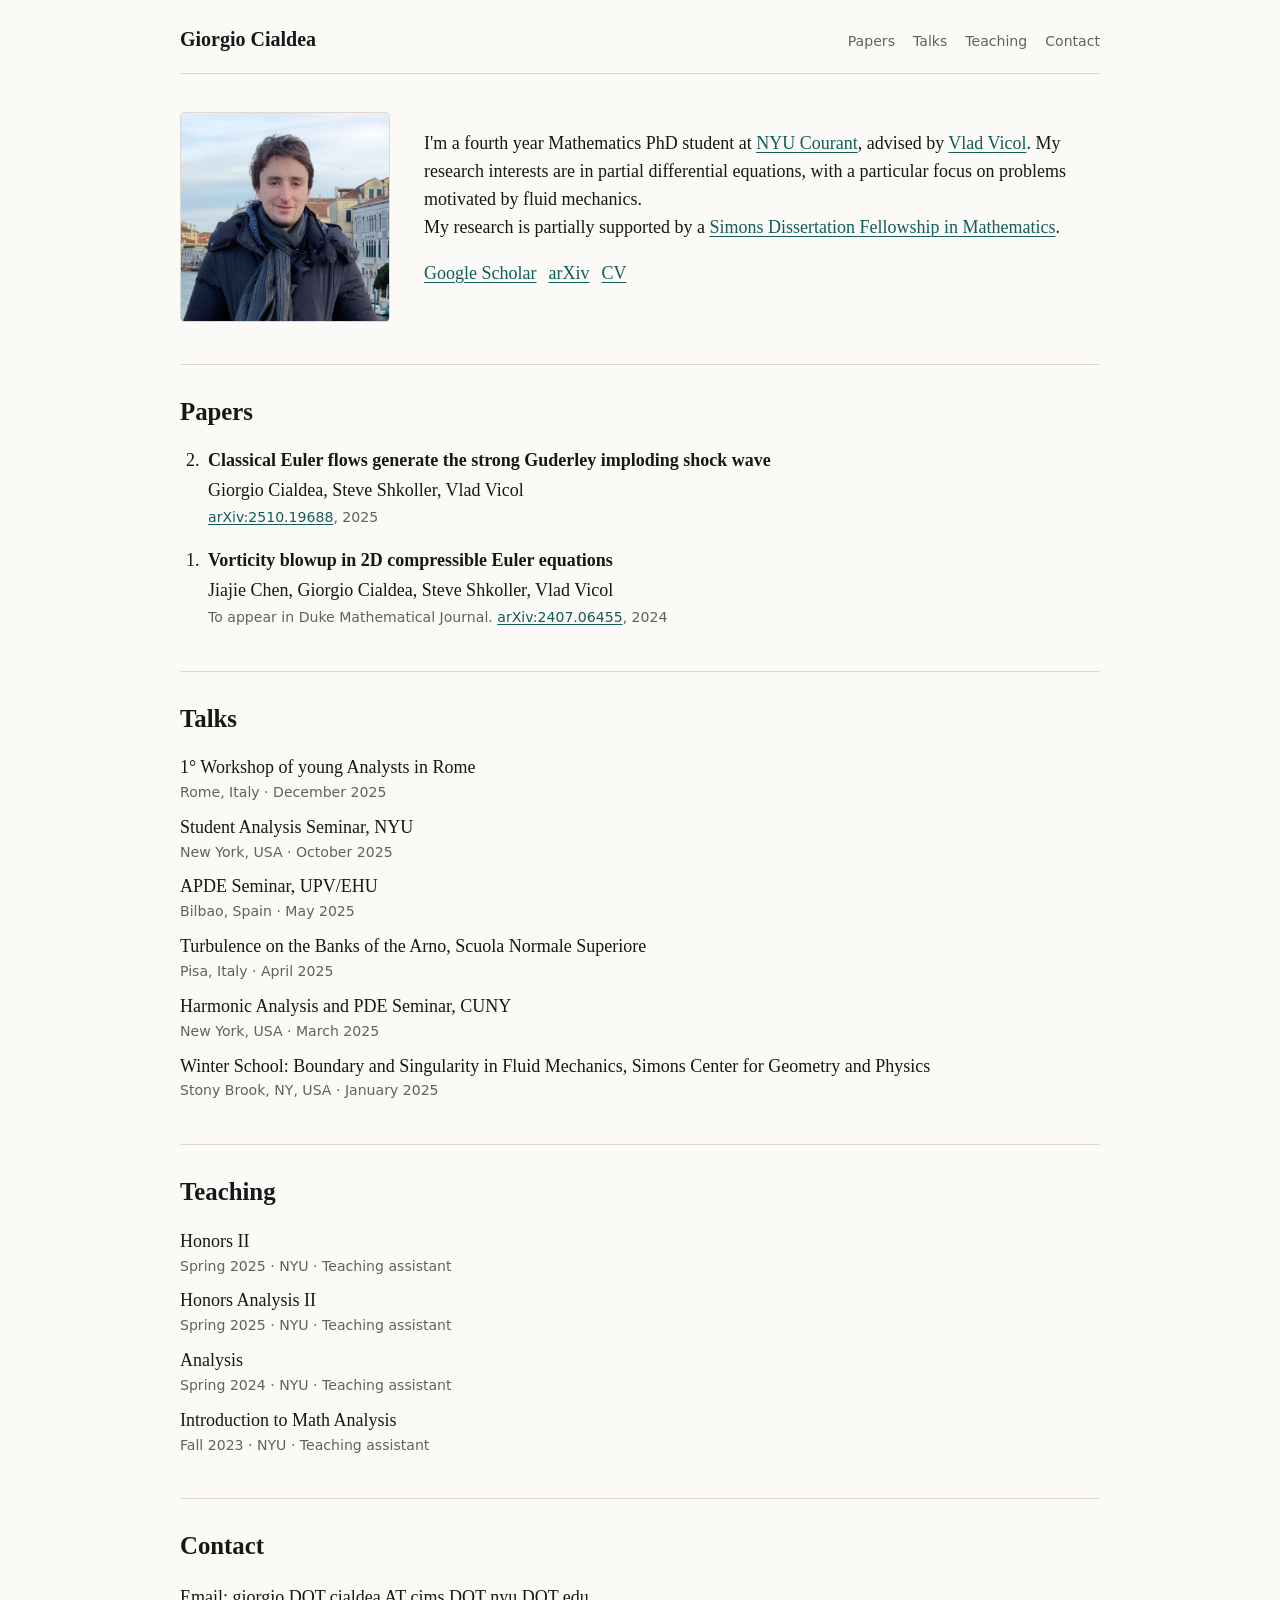
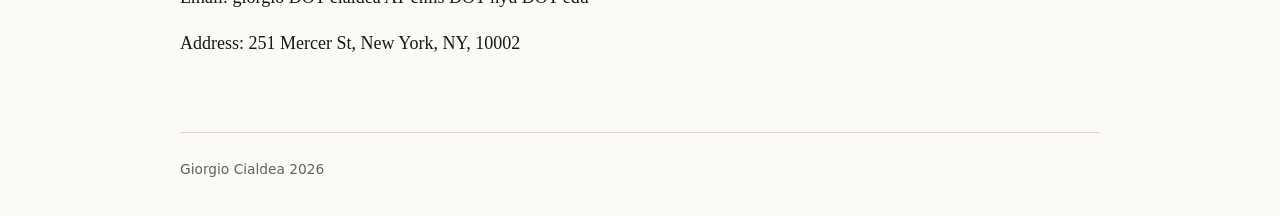
==== index.html @ 8c4d8579 "GSC2" ====
<!doctype html>
<html lang="en">
  <head>
    <meta charset="utf-8">
    <meta name="viewport" content="width=device-width, initial-scale=1">
    <meta
      name="description"
      content="Giorgio Cialdea is a mathematics PhD student at Courant institute at New York University (NYU) working on partial differential equations, fluid mechanics, and Euler equations. Papers, talks, teaching, and CV."
    >
    <title>Giorgio Cialdea | Mathematics PhD Student at NYU Courant</title>
    <link rel="canonical" href="https://giorgiocialdea.github.io/">
    <link rel="stylesheet" href="styles.css">
  </head>
  <body>
    <header class="site-header">
      <a class="name-link" href="#top">Giorgio Cialdea</a>
      <nav aria-label="Primary navigation">
        <a href="#papers">Papers</a>
        <a href="#talks">Talks</a>
        <a href="#teaching">Teaching</a>
        <a href="#contact">Contact</a>
      </nav>
    </header>

    <main id="top" class="page">
      <!-- Profile -->
      <section class="profile" aria-labelledby="name">
        <div class="profile-identity">
          <div class="portrait">
            <img src="assets/picture.png" alt="Giorgio Cialdea">
          </div>
        </div>
        <div>
          <p class="bio">
            I'm a fourth year Mathematics PhD student at
            <a href="https://cims.nyu.edu/dynamic/">NYU Courant</a>, advised by
            <a href="https://cims.nyu.edu/~vicol/">Vlad Vicol</a>. My research
            interests are in partial differential equations, with a particular
            focus on problems motivated by fluid mechanics.
            <br>
            My research is partially supported by a
            <a href="https://www.simonsfoundation.org/2025/07/23/first-class-of-simons-dissertation-fellows-in-mathematics-announced/">Simons Dissertation Fellowship in Mathematics</a>.
          </p>
          <p class="links">
            <a href="https://scholar.google.com/citations?hl=it&user=J9Cbb0MAAAAJ">Google Scholar</a>
            <a href="https://arxiv.org/search/?query=Giorgio+Cialdea&searchtype=author">arXiv</a>
            <a href="cv/cv_CIALDEA.pdf">CV</a>
          </p>
        </div>
      </section>

      <!-- Papers -->
      <section class="section" id="papers" aria-labelledby="papers-title">
        <h2 id="papers-title">Papers</h2>
        <ol class="paper-list" reversed>
          <li>
            <div class="paper-title">Classical Euler flows generate the strong Guderley imploding shock wave</div>
            <p class="paper-authors">Giorgio Cialdea, Steve Shkoller, Vlad Vicol</p>
            <p class="paper-meta">
              <a href="https://arxiv.org/abs/2510.19688">arXiv:2510.19688</a>, 2025
            </p>
          </li>
          <li>
            <div class="paper-title">Vorticity blowup in 2D compressible Euler equations</div>
            <p class="paper-authors">Jiajie Chen, Giorgio Cialdea, Steve Shkoller, Vlad Vicol</p>
            <p class="paper-meta">
              To appear in Duke Mathematical Journal. <a href="https://arxiv.org/abs/2407.06455">arXiv:2407.06455</a>, 2024
            </p>
          </li>
        </ol>
      </section>

      <!-- Talks -->
      <section class="section" id="talks" aria-labelledby="talks-title">
        <h2 id="talks-title">Talks</h2>
        <ul class="simple-list">
          <li>
            1° Workshop of young Analysts in Rome
            <div class="simple-meta">Rome, Italy · December 2025</div>
          </li>
          <li>
            Student Analysis Seminar, NYU
            <div class="simple-meta">New York, USA · October 2025</div>
          </li>
          <li>
            APDE Seminar, UPV/EHU
            <div class="simple-meta">Bilbao, Spain · May 2025</div>
          </li>
          <li>
            Turbulence on the Banks of the Arno, Scuola Normale Superiore
            <div class="simple-meta">Pisa, Italy · April 2025</div>
          </li>
          <li>
            Harmonic Analysis and PDE Seminar, CUNY
            <div class="simple-meta">New York, USA · March 2025</div>
          </li>
          <li>
            Winter School: Boundary and Singularity in Fluid Mechanics, Simons Center for Geometry and Physics
            <div class="simple-meta">Stony Brook, NY, USA · January 2025</div>
          </li>
        </ul>
      </section>

      <!-- Teaching -->
      <section class="section" id="teaching" aria-labelledby="teaching-title">
        <h2 id="teaching-title">Teaching</h2>
        <ul class="simple-list">
          <li>
            Honors II
            <div class="simple-meta">Spring 2025 · NYU · Teaching assistant</div>
          </li>
          <li>
            Honors Analysis II
            <div class="simple-meta">Spring 2025 · NYU · Teaching assistant</div>
          </li>
          <li>
            Analysis
            <div class="simple-meta">Spring 2024 · NYU · Teaching assistant</div>
          </li>
          <li>
            Introduction to Math Analysis
            <div class="simple-meta">Fall 2023 · NYU · Teaching assistant</div>
          </li>
        </ul>
      </section>

      <!-- Contact -->
      <section class="section" id="contact" aria-labelledby="contact-title">
        <h2 id="contact-title">Contact</h2>
        <p>
          Email:
          <span>giorgio DOT cialdea AT cims DOT nyu DOT edu</span>
        </p>
        <p>
          Address:
          <span>251 Mercer St, New York, NY, 10002</span>
        </p>
      </section>
    </main>

    <footer>
      <span>Giorgio Cialdea</span>
      <span>2026</span>
    </footer>
  </body>
</html>
---- styles.css ----
:root {
  color-scheme: light;
  --bg: #fbfaf7;
  --ink: #171717;
  --muted: #62615d;
  --line: #ded8ce;
  --accent: #8a3f4c;
  --link: #135d57;
  --soft: #f1ece3;
  --max: 920px;
}

* {
  box-sizing: border-box;
}

html {
  scroll-behavior: smooth;
}

body {
  margin: 0;
  background: var(--bg);
  color: var(--ink);
  font-family: Georgia, Cambria, "Times New Roman", Times, serif;
  font-size: 18px;
  line-height: 1.55;
}

a {
  color: var(--link);
  text-decoration-thickness: 1px;
  text-underline-offset: 0.16em;
}

a:hover {
  color: var(--accent);
}

.site-header {
  display: flex;
  align-items: baseline;
  justify-content: space-between;
  gap: 20px;
  width: min(var(--max), calc(100% - 32px));
  margin: 0 auto;
  padding: 24px 0 18px;
  border-bottom: 1px solid var(--line);
}

.name-link {
  color: var(--ink);
  font-size: 1.25rem;
  font-weight: 700;
  text-decoration: none;
}

nav {
  display: flex;
  flex-wrap: wrap;
  justify-content: flex-end;
  gap: 8px 18px;
  font-family: ui-sans-serif, system-ui, -apple-system, BlinkMacSystemFont, "Segoe UI", sans-serif;
  font-size: 0.88rem;
}

nav a {
  color: var(--muted);
  text-decoration: none;
}

nav a:hover {
  color: var(--ink);
}

.page {
  width: min(var(--max), calc(100% - 32px));
  margin: 0 auto;
  padding: 38px 0 56px;
}

.profile {
  display: grid;
  grid-template-columns: 210px minmax(0, 1fr);
  gap: 34px;
  align-items: start;
}

.profile-identity {
  display: grid;
}

.portrait {
  display: grid;
  place-items: center;
  width: 210px;
  aspect-ratio: 1;
  border: 1px solid var(--line);
  border-radius: 4px;
  overflow: hidden;
}

.portrait img {
  width: 100%;
  height: 100%;
  object-fit: cover;
  display: block;
}

h1,
h2,
h3,
p {
  overflow-wrap: anywhere;
}

h1 {
  margin: 0;
  font-size: clamp(1.9rem, 4vw, 2.45rem);
  line-height: 1.06;
  letter-spacing: 0;
}

h2 {
  margin: 0 0 16px;
  font-size: 1.55rem;
  letter-spacing: 0;
}

.position,
.meta-line {
  margin: 0;
  color: var(--muted);
}

.bio {
  max-width: 680px;
  margin: 18px 0 0;
}

.links {
  display: flex;
  flex-wrap: wrap;
  gap: 0 12px;
  margin: 18px 0 0;
}

.links a::after {
  content: "";
}

.section {
  margin-top: 42px;
  padding-top: 28px;
  border-top: 1px solid var(--line);
}

.paper-list,
.simple-list {
  padding: 0;
  margin: 0;
  list-style: none;
}

.paper-list {
  list-style: decimal;
}

.paper-meta,
.simple-meta {
  color: var(--muted);
  font-family: ui-sans-serif, system-ui, -apple-system, BlinkMacSystemFont, "Segoe UI", sans-serif;
  font-size: 0.88rem;
}

.paper-meta a {
  color: var(--link);
  text-decoration: underline;
}

.paper-list li {
  margin: 15px 0 18px;
  margin-left: 1.5rem;
  padding-left: 0.25rem;
}

.paper-title {
  font-weight: 700;
}

.paper-authors,
.paper-meta {
  margin: 2px 0 0;
}

.paper-links {
  display: flex;
  flex-wrap: wrap;
  gap: 0 10px;
  margin-top: 3px;
  font-family: ui-sans-serif, system-ui, -apple-system, BlinkMacSystemFont, "Segoe UI", sans-serif;
  font-size: 0.88rem;
}

.simple-list li {
  margin: 10px 0;
}

.section-note {
  margin: 0 0 14px;
  color: var(--muted);
}

footer {
  width: min(var(--max), calc(100% - 32px));
  margin: 0 auto;
  padding: 26px 0 36px;
  border-top: 1px solid var(--line);
  color: var(--muted);
  font-family: ui-sans-serif, system-ui, -apple-system, BlinkMacSystemFont, "Segoe UI", sans-serif;
  font-size: 0.86rem;
}

@media (max-width: 700px) {
  body {
    font-size: 17px;
  }

  .site-header,
  .profile {
    display: block;
  }

  nav {
    justify-content: flex-start;
    margin-top: 12px;
  }

  .portrait {
    width: min(210px, 72vw);
  }

  .profile-identity {
    margin-bottom: 24px;
  }

}
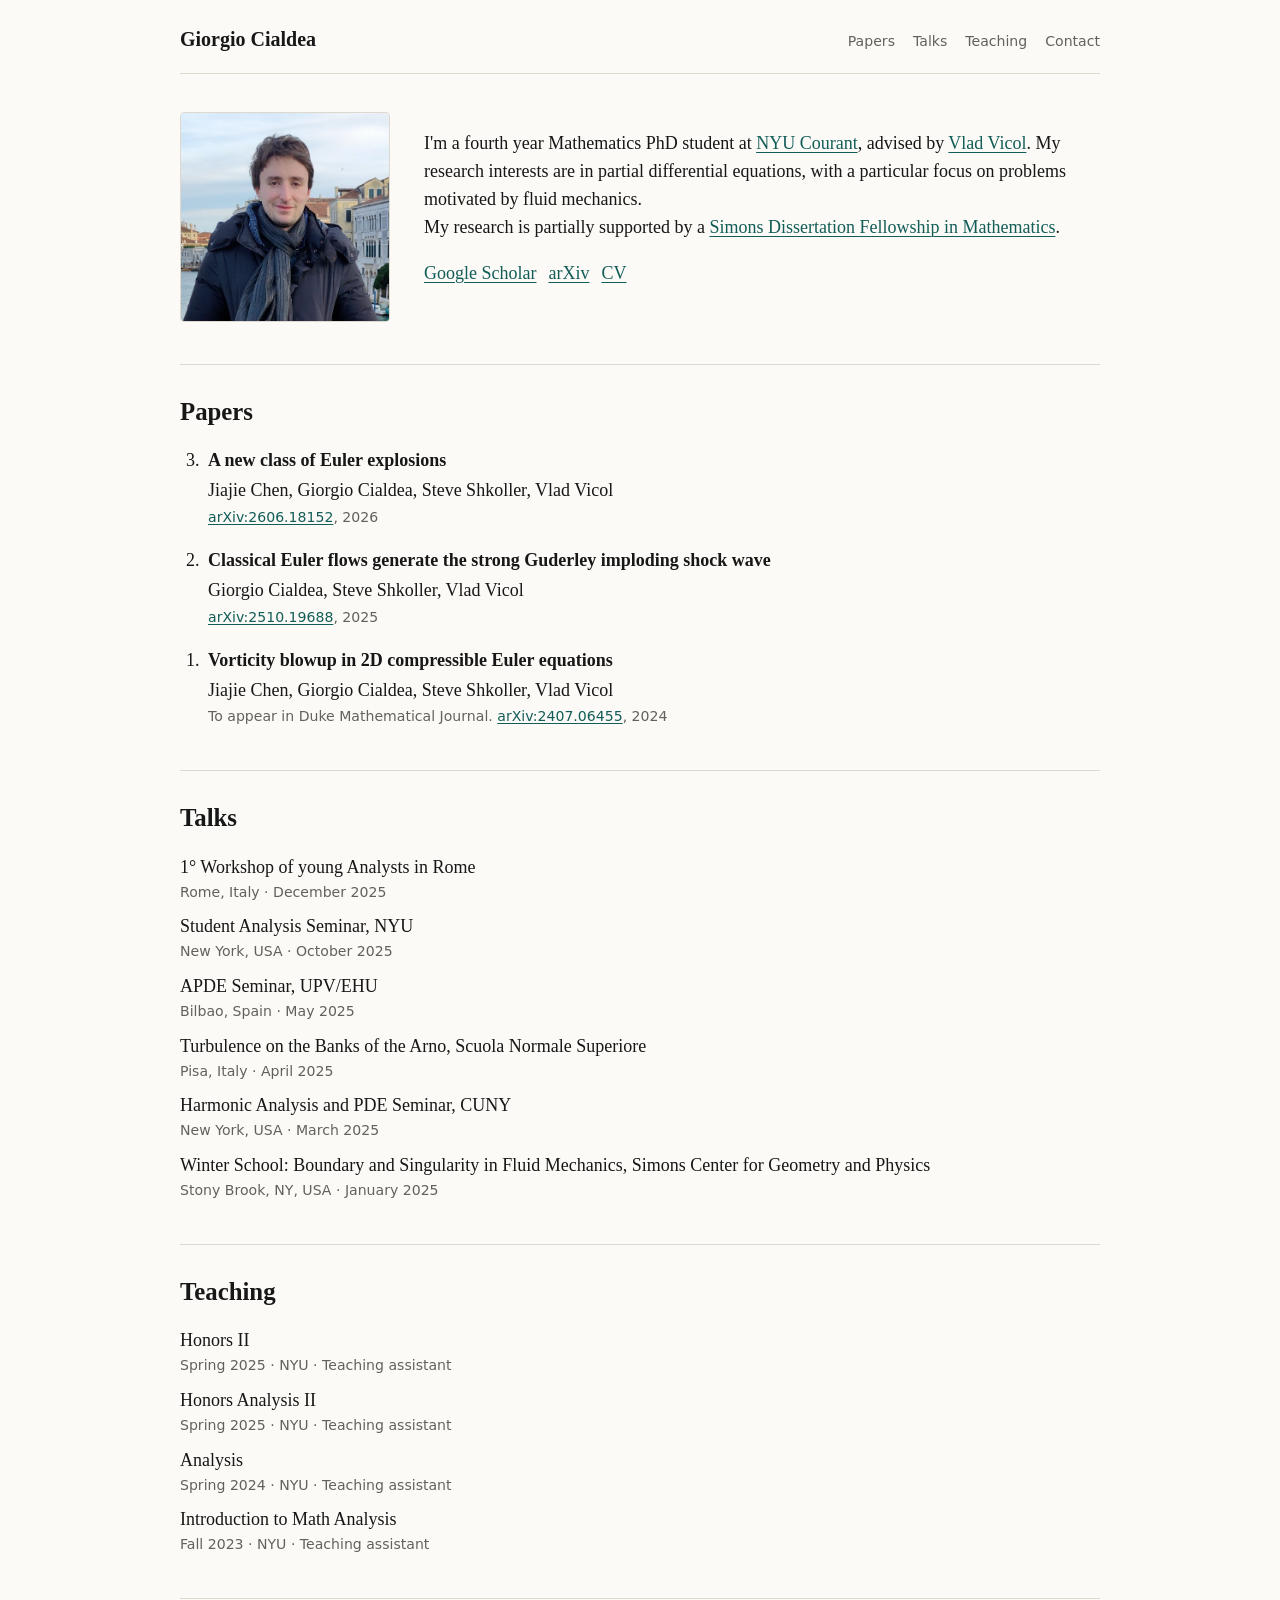
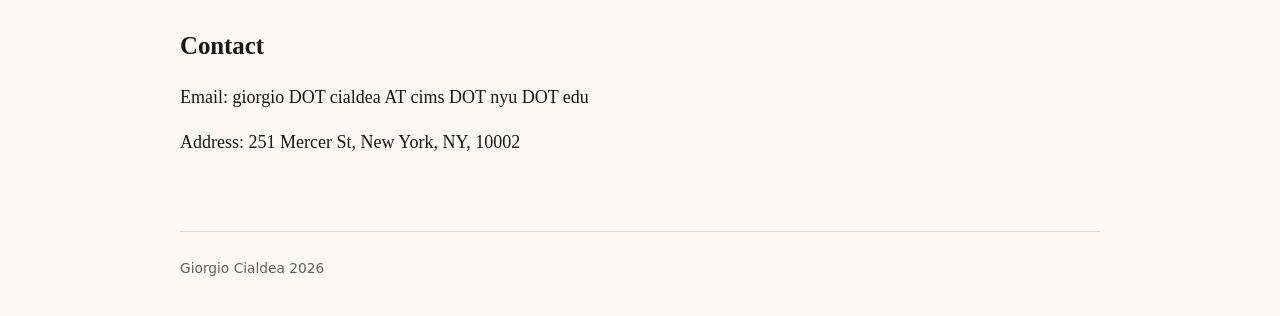
==== commit 0dc377dd: "6.16.26" ====
--- a/index.html
+++ b/index.html
@@ -53,6 +53,13 @@
       <section class="section" id="papers" aria-labelledby="papers-title">
         <h2 id="papers-title">Papers</h2>
         <ol class="paper-list" reversed>
+          <li>
+            <div class="paper-title">A new class of Euler explosions</div>
+            <p class="paper-authors">Jiajie Chen, Giorgio Cialdea, Steve Shkoller, Vlad Vicol</p>
+            <p class="paper-meta">
+              <a href="https://arxiv.org/abs/2606.18152">arXiv:2606.18152</a>, 2026
+            </p>
+          </li>
           <li>
             <div class="paper-title">Classical Euler flows generate the strong Guderley imploding shock wave</div>
             <p class="paper-authors">Giorgio Cialdea, Steve Shkoller, Vlad Vicol</p>
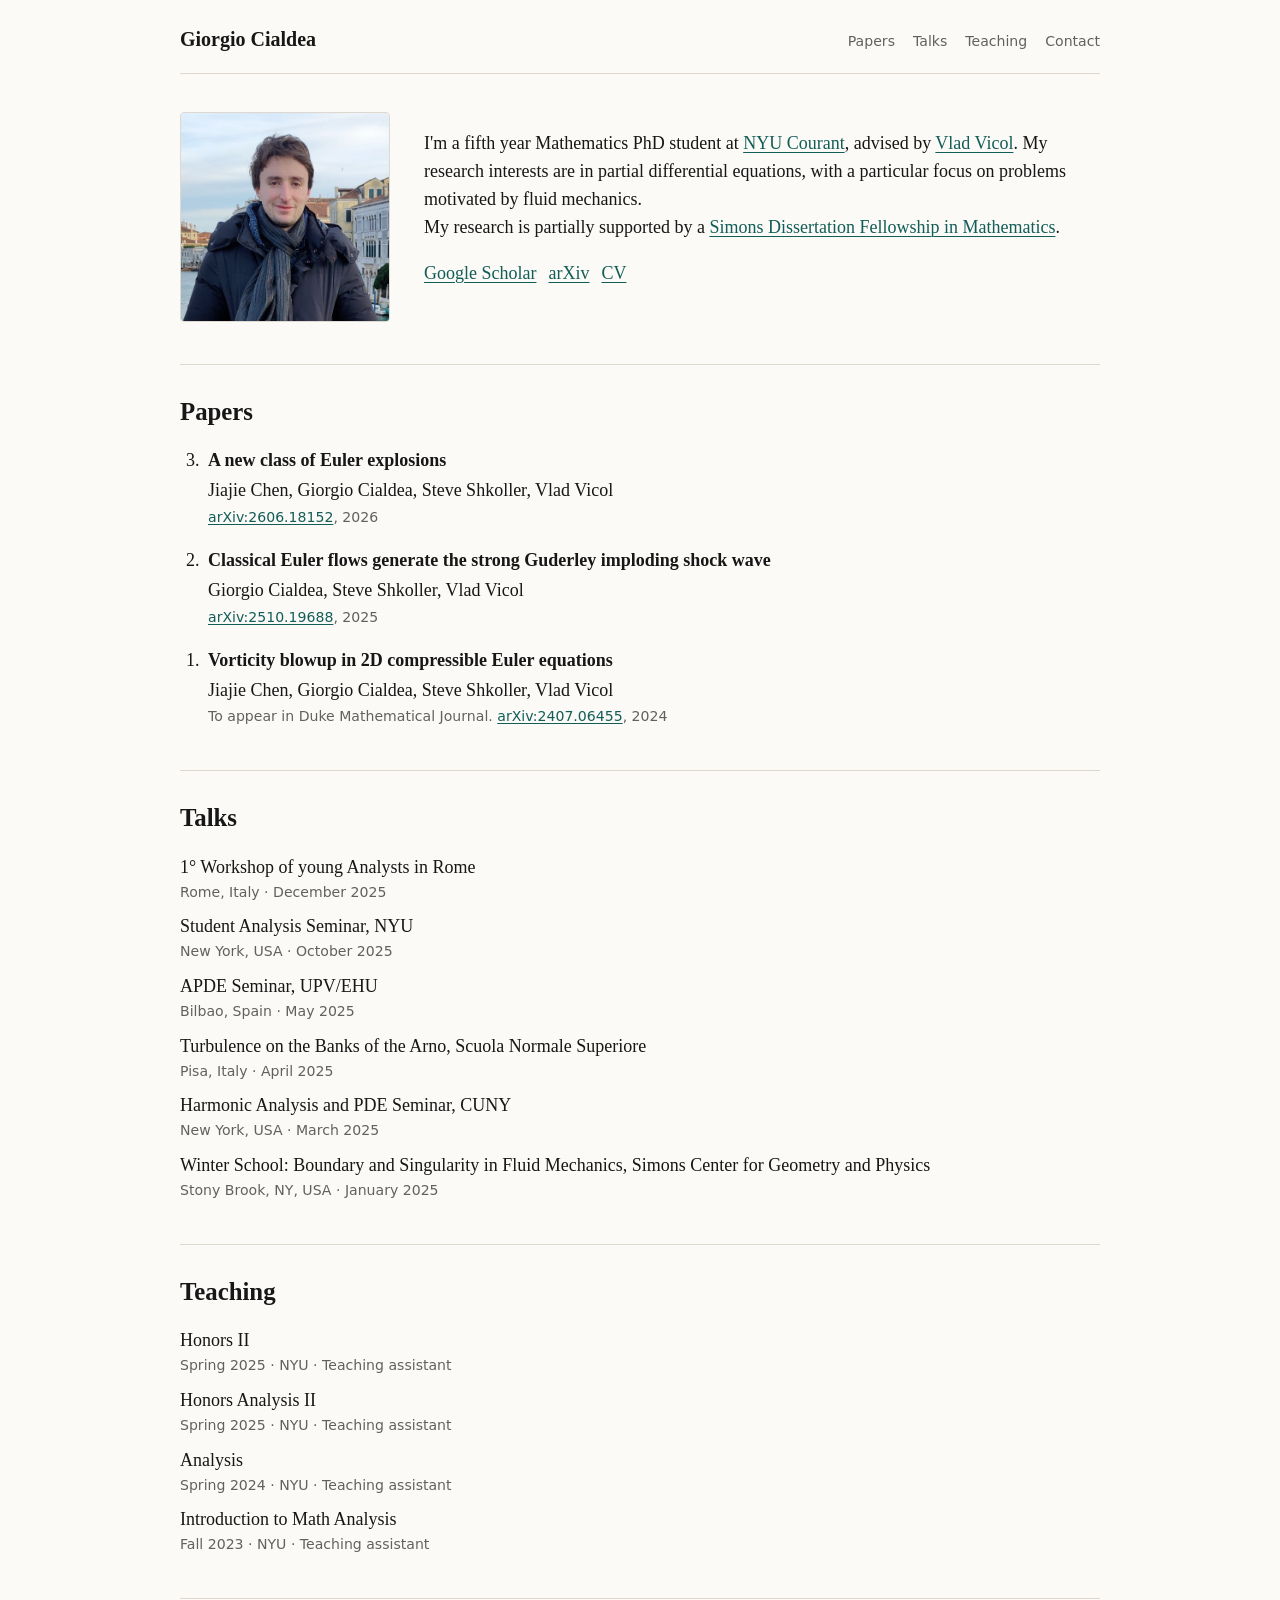
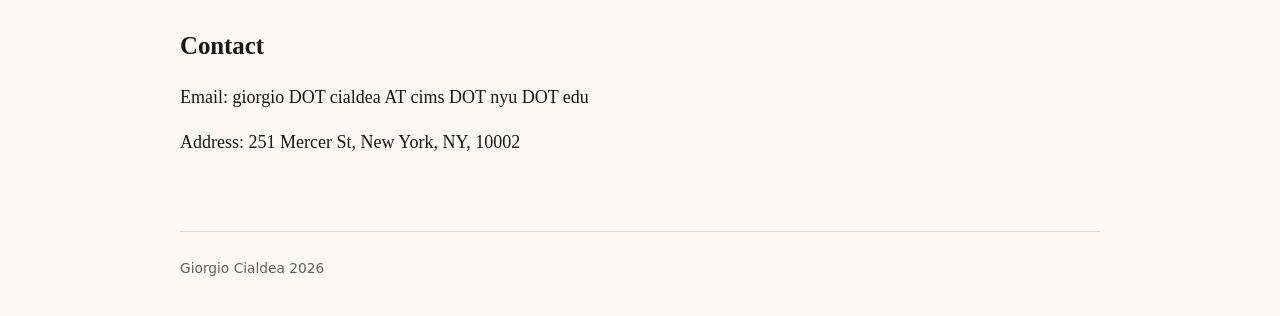
==== commit bb48fc4c: "5th year" ====
--- a/index.html
+++ b/index.html
@@ -32,7 +32,7 @@
         </div>
         <div>
           <p class="bio">
-            I'm a fourth year Mathematics PhD student at
+            I'm a fifth year Mathematics PhD student at
             <a href="https://cims.nyu.edu/dynamic/">NYU Courant</a>, advised by
             <a href="https://cims.nyu.edu/~vicol/">Vlad Vicol</a>. My research
             interests are in partial differential equations, with a particular
@@ -149,5 +149,7 @@
       <span>Giorgio Cialdea</span>
       <span>2026</span>
     </footer>
+    <script data-goatcounter="https://giorgio31.goatcounter.com/count"
+            async src="//gc.zgo.at/count.js"></script>
   </body>
 </html>
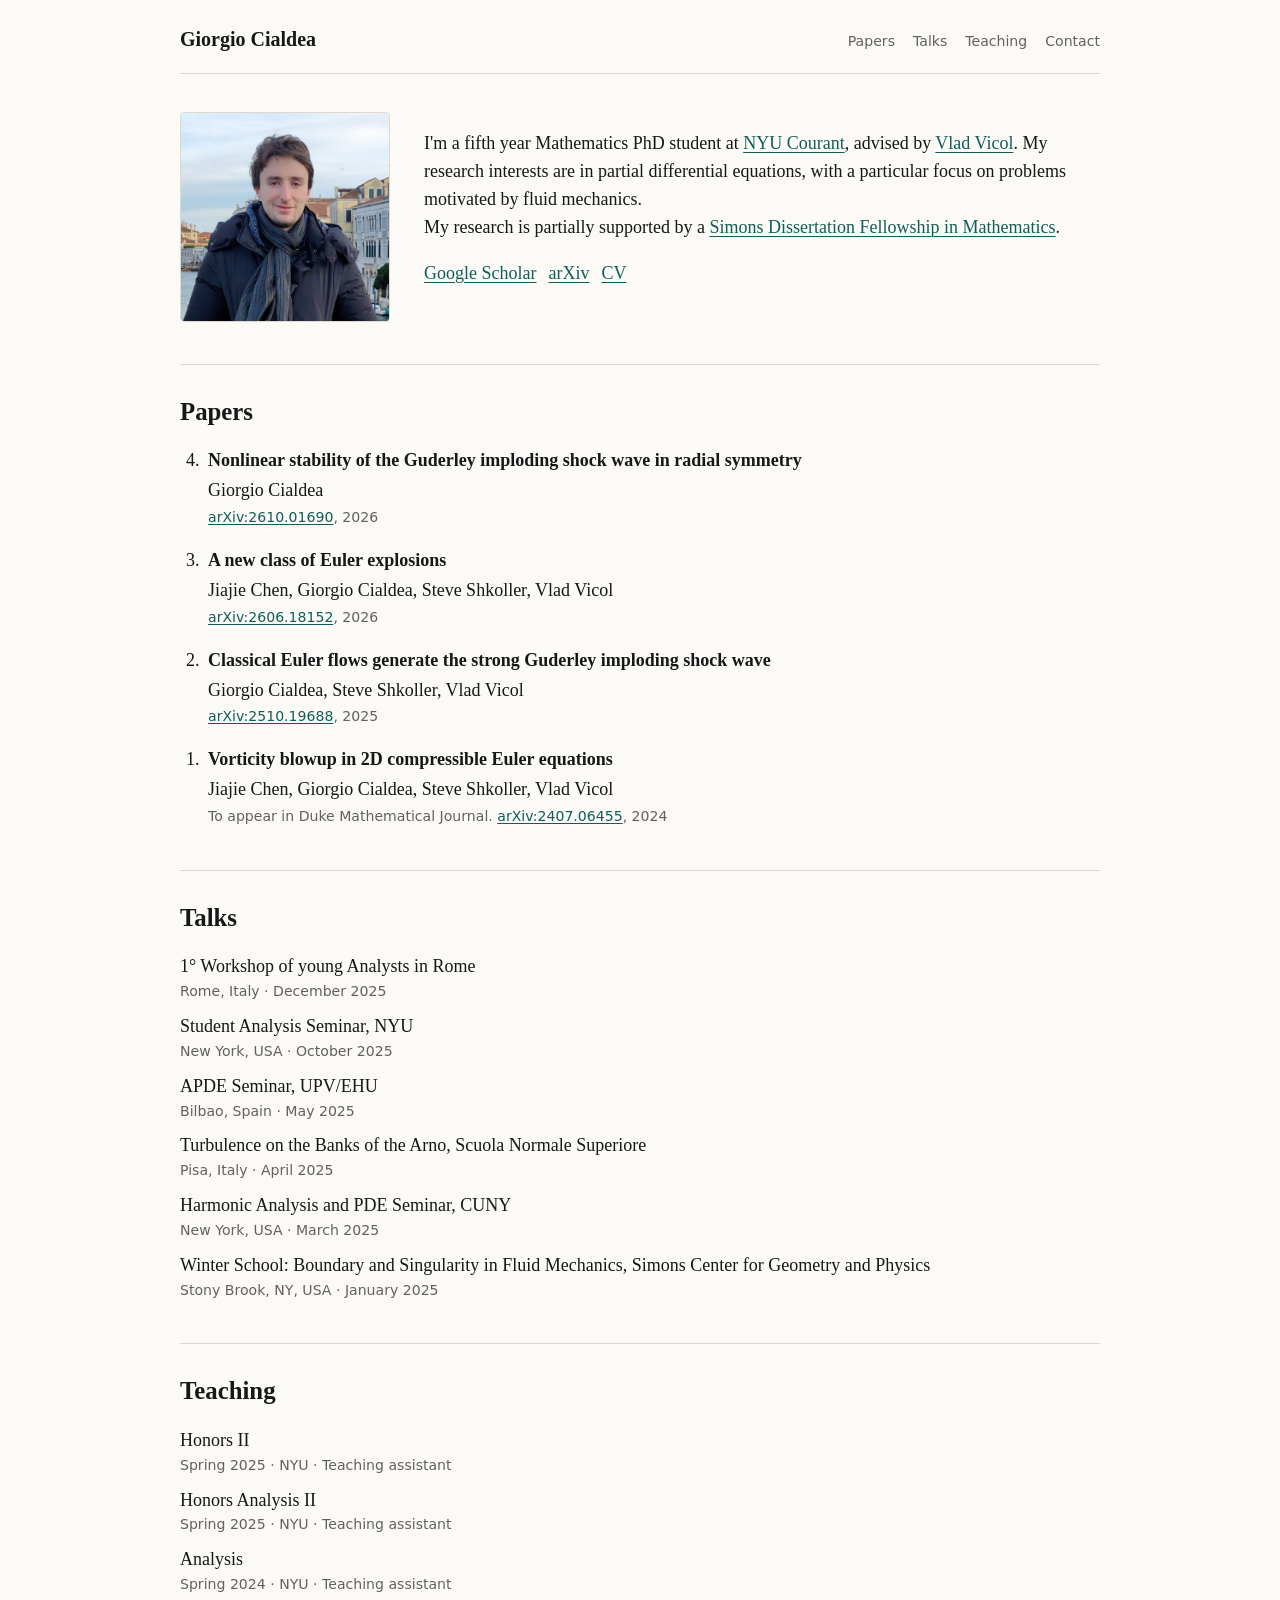
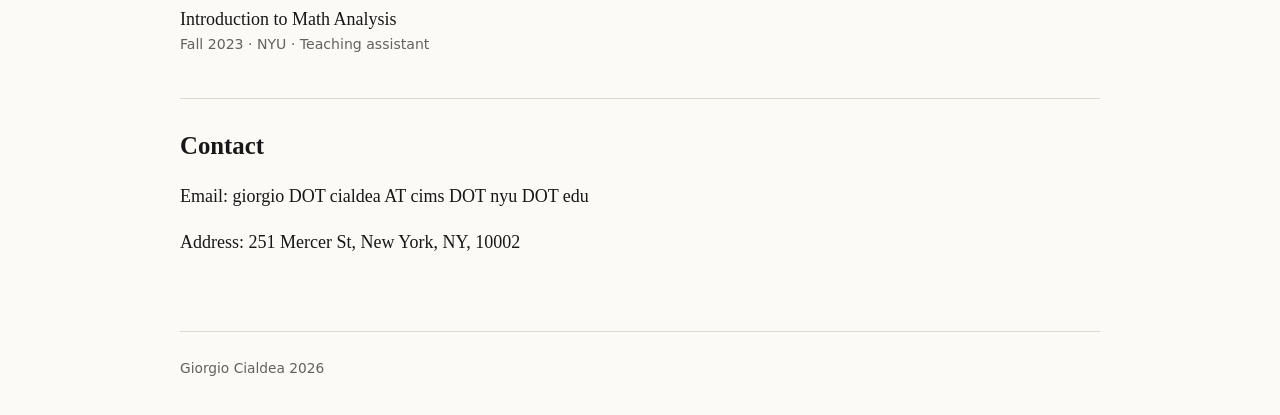
==== commit a1c29180: "guderley_update" ====
--- a/index.html
+++ b/index.html
@@ -53,6 +53,13 @@
       <section class="section" id="papers" aria-labelledby="papers-title">
         <h2 id="papers-title">Papers</h2>
         <ol class="paper-list" reversed>
+          <li>
+            <div class="paper-title">Nonlinear stability of the Guderley imploding shock wave in radial symmetry</div>
+            <p class="paper-authors">Giorgio Cialdea</p>
+            <p class="paper-meta">
+              <a href="https://arxiv.org/abs/2610.01690">arXiv:2610.01690</a>, 2026
+            </p>
+          </li>
           <li>
             <div class="paper-title">A new class of Euler explosions</div>
             <p class="paper-authors">Jiajie Chen, Giorgio Cialdea, Steve Shkoller, Vlad Vicol</p>
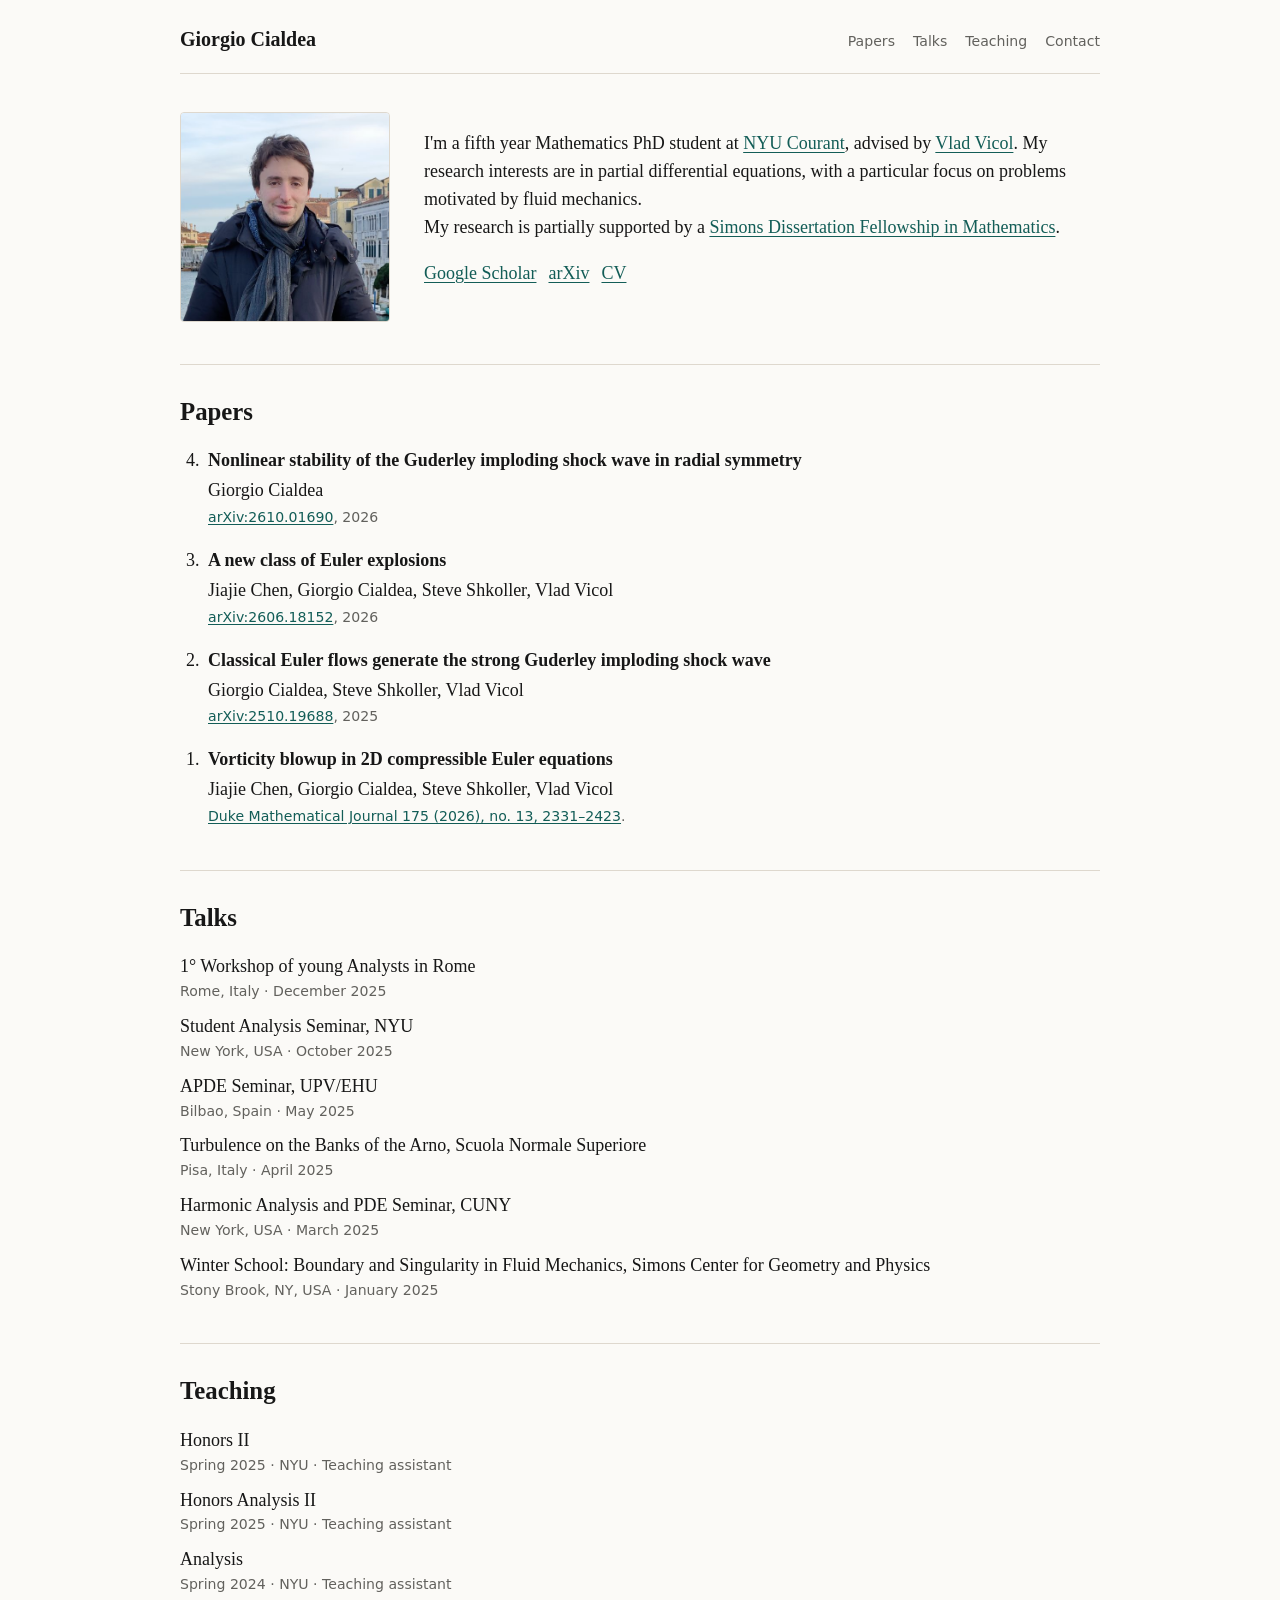
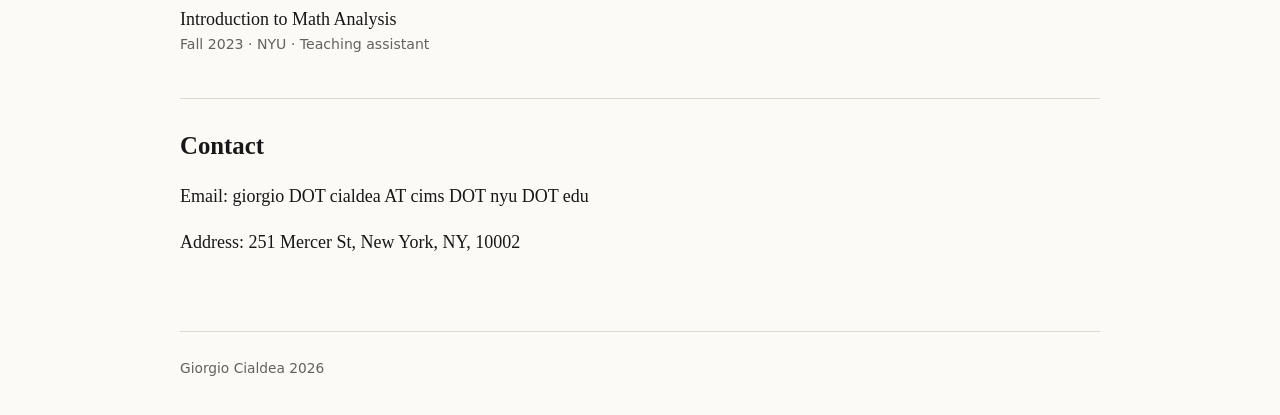
==== commit d6a534a2: "update duke citation" ====
--- a/index.html
+++ b/index.html
@@ -78,7 +78,7 @@
             <div class="paper-title">Vorticity blowup in 2D compressible Euler equations</div>
             <p class="paper-authors">Jiajie Chen, Giorgio Cialdea, Steve Shkoller, Vlad Vicol</p>
             <p class="paper-meta">
-              To appear in Duke Mathematical Journal. <a href="https://arxiv.org/abs/2407.06455">arXiv:2407.06455</a>, 2024
+              <a href="https://doi.org/10.1215/00127094-2025-0061">Duke Mathematical Journal 175 (2026), no. 13, 2331–2423</a>.
             </p>
           </li>
         </ol>
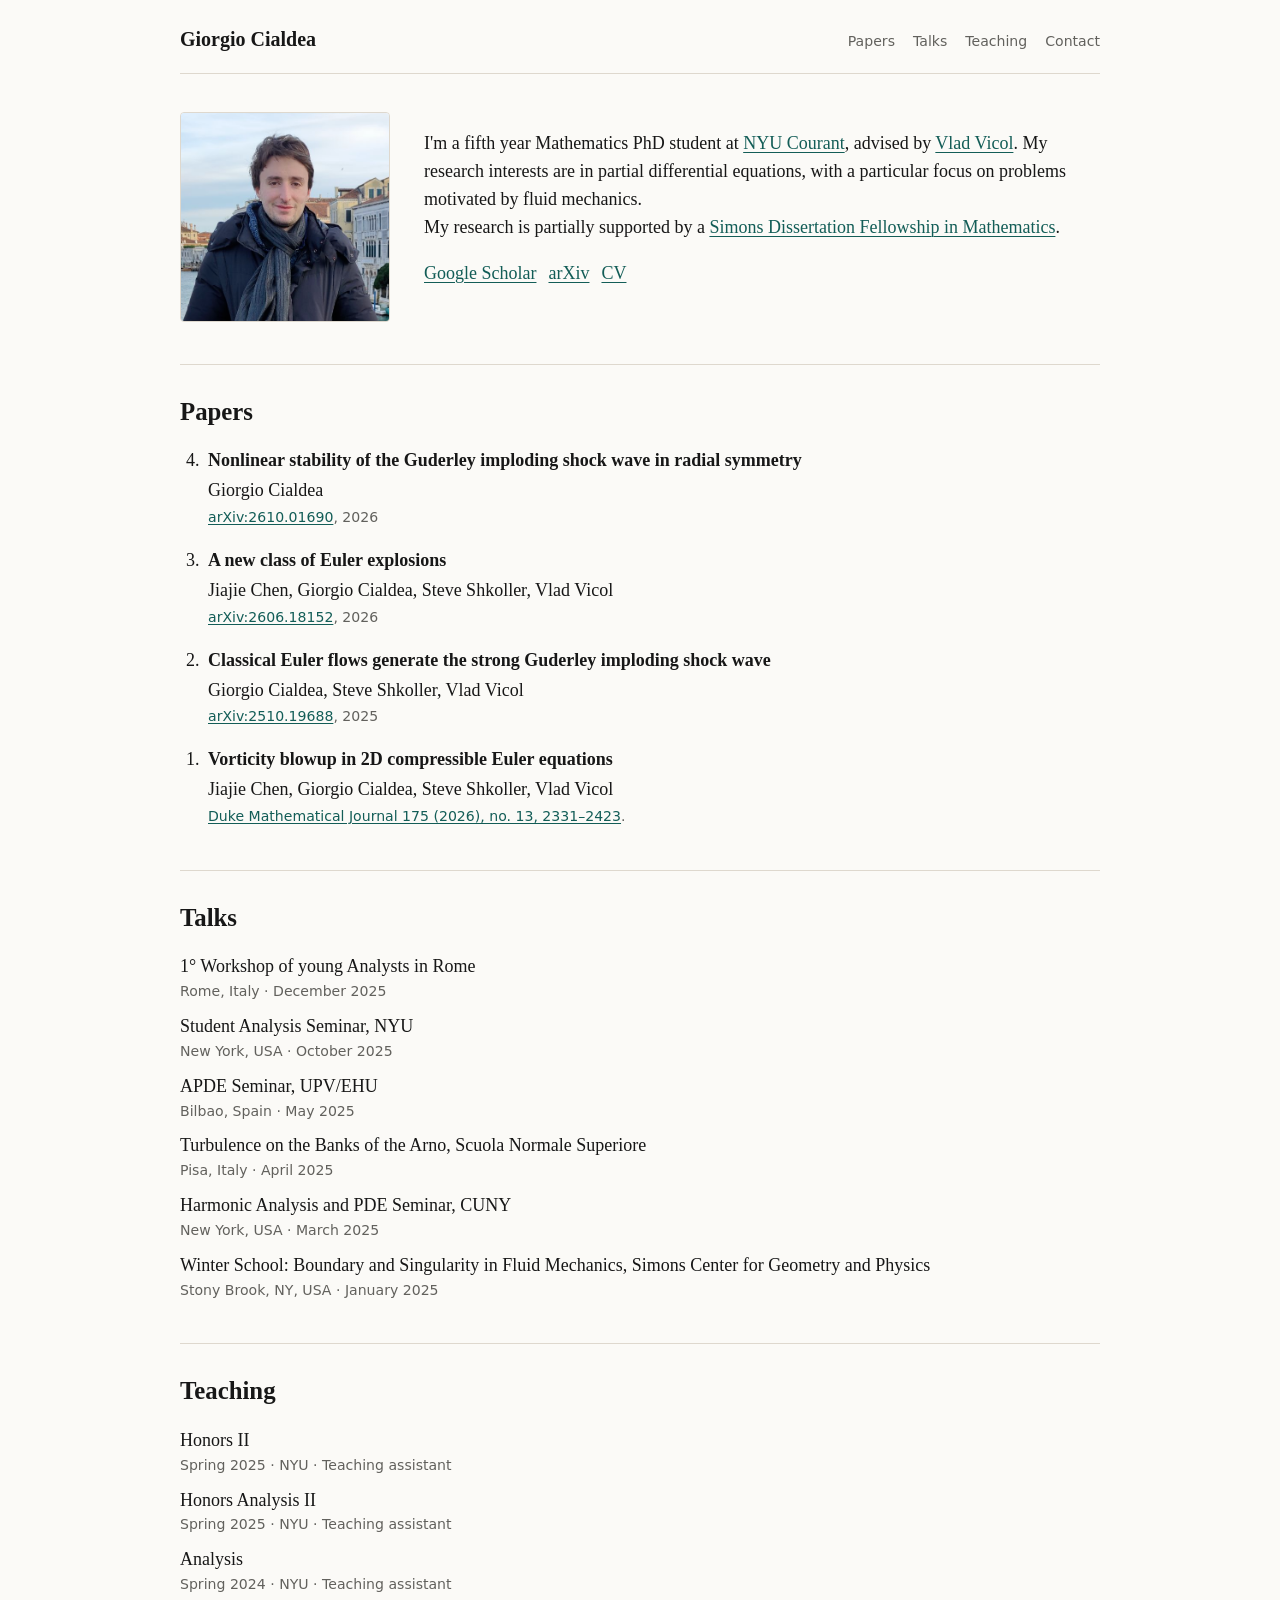
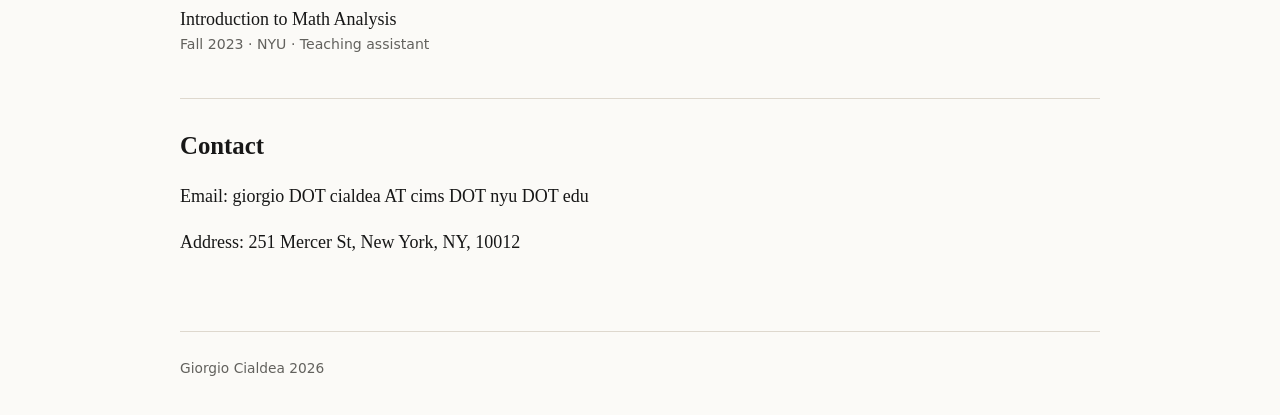
==== commit a27bb1a8: "Correct contact address ZIP code" ====
--- a/index.html
+++ b/index.html
@@ -147,7 +147,7 @@
         </p>
         <p>
           Address:
-          <span>251 Mercer St, New York, NY, 10002</span>
+          <span>251 Mercer St, New York, NY, 10012</span>
         </p>
       </section>
     </main>
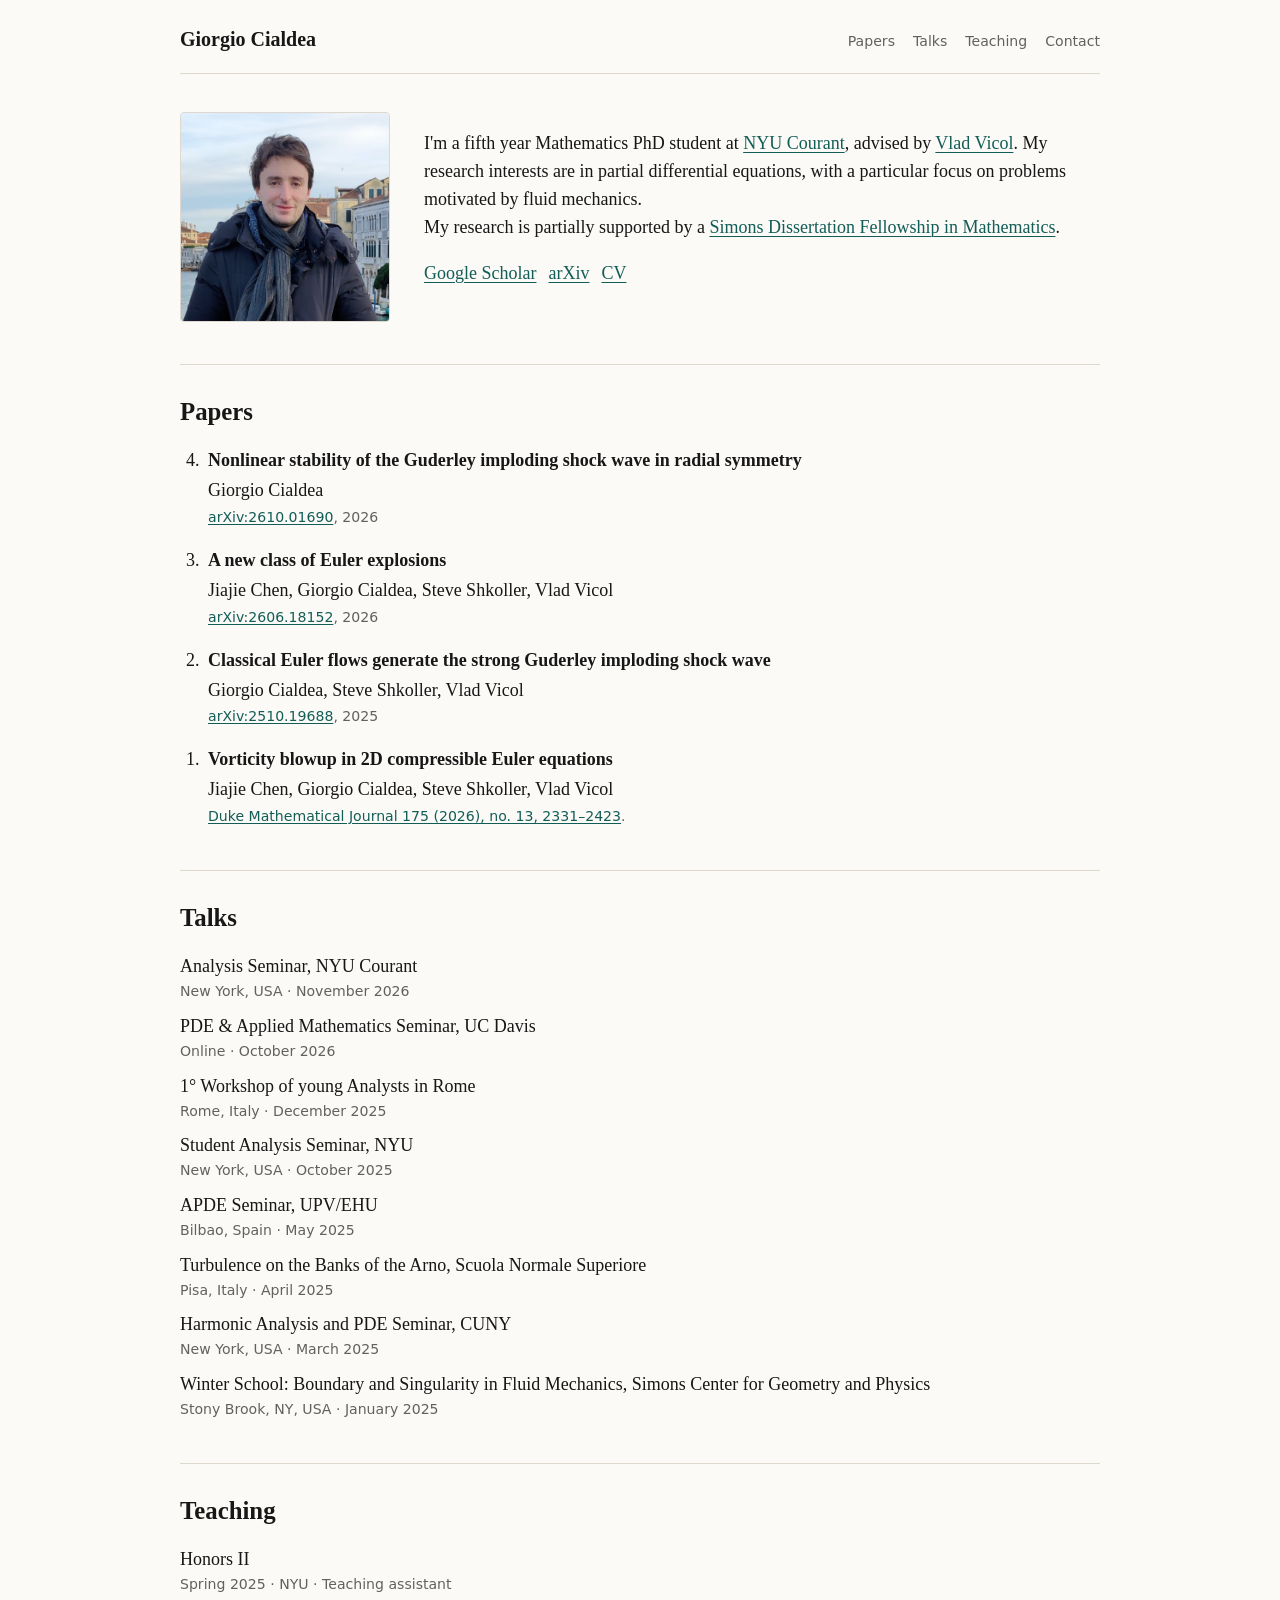
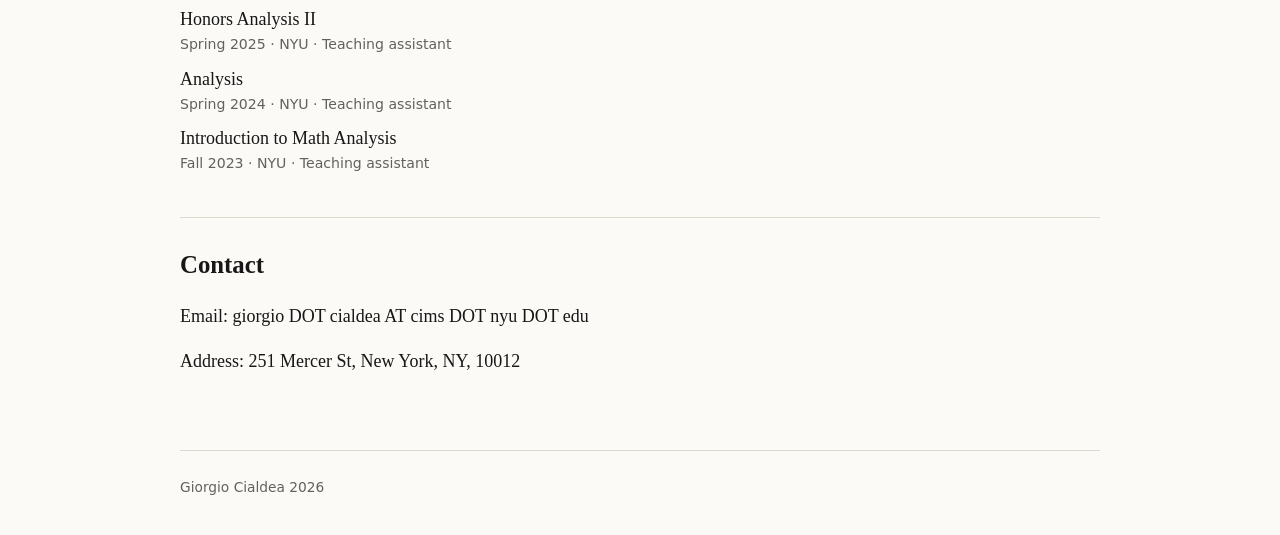
==== commit 8b5bdfc0: "Add November NYU and October UC Davis talks" ====
--- a/index.html
+++ b/index.html
@@ -89,6 +89,14 @@
         <h2 id="talks-title">Talks</h2>
         <ul class="simple-list">
           <li>
+            Analysis Seminar, NYU Courant
+            <div class="simple-meta">New York, USA · November 2026</div>
+          </li>
+          <li>
+            PDE &amp; Applied Mathematics Seminar, UC Davis
+            <div class="simple-meta">Online · October 2026</div>
+          </li>
+          <li>
             1° Workshop of young Analysts in Rome
             <div class="simple-meta">Rome, Italy · December 2025</div>
           </li>
